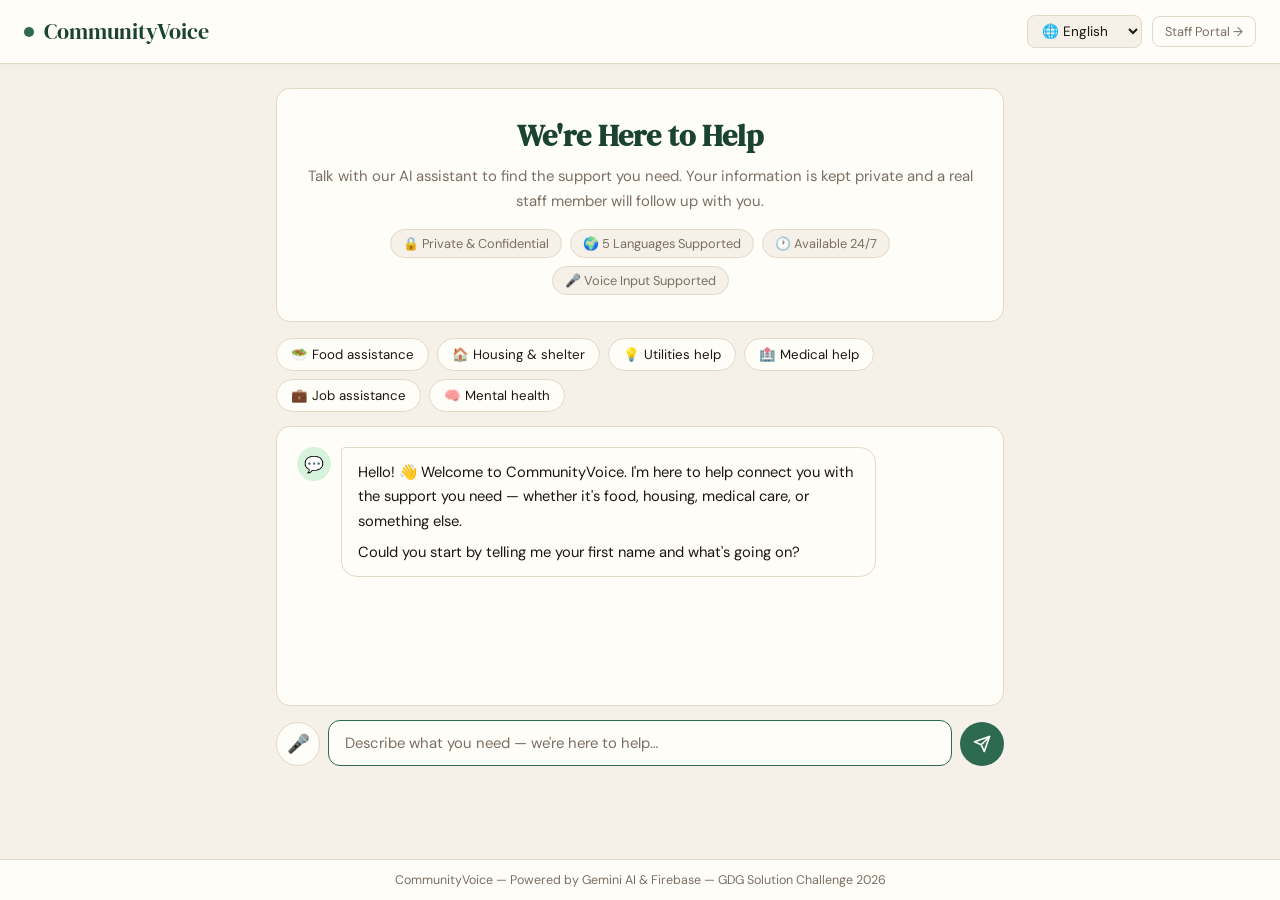
==== templates/index.html @ e3696c45 "Initial commit - CommunityVoice AI intake system" ====
<!DOCTYPE html>
<html lang="en">
<head>
<meta charset="UTF-8">
<meta name="viewport" content="width=device-width, initial-scale=1.0">
<title>CommunityVoice — We're Here to Help</title>
<link href="https://fonts.googleapis.com/css2?family=DM+Serif+Display:ital@0;1&family=DM+Sans:wght@300;400;500;600&display=swap" rel="stylesheet">
<style>
  :root {
    --bg: #f5f0e8;
    --surface: #fffdf8;
    --border: #e2d9c8;
    --text: #1a1612;
    --muted: #7a6f62;
    --accent: #2d6a4f;
    --accent-light: #d8f3dc;
    --accent-dark: #1b4332;
    --user-bg: #2d6a4f;
    --user-text: #fff;
    --bot-bg: #fffdf8;
    --bot-border: #e2d9c8;
    --danger: #c0392b;
    --warn: #e67e22;
    --radius: 14px;
  }
  *, *::before, *::after { box-sizing: border-box; margin: 0; padding: 0; }
  body {
    font-family: 'DM Sans', sans-serif;
    background: var(--bg);
    color: var(--text);
    min-height: 100vh;
    display: flex;
    flex-direction: column;
  }

  /* ── Header ── */
  header {
    background: var(--surface);
    border-bottom: 1px solid var(--border);
    padding: 0 24px;
    height: 64px;
    display: flex;
    align-items: center;
    justify-content: space-between;
    position: sticky;
    top: 0;
    z-index: 100;
    box-shadow: 0 1px 8px rgba(0,0,0,.04);
  }
  .logo {
    font-family: 'DM Serif Display', serif;
    font-size: 1.35rem;
    color: var(--accent-dark);
    display: flex;
    align-items: center;
    gap: 10px;
    text-decoration: none;
  }
  .logo-dot {
    width: 10px; height: 10px;
    background: var(--accent);
    border-radius: 50%;
    animation: pulse-dot 2.2s ease-in-out infinite;
  }
  @keyframes pulse-dot {
    0%, 100% { transform: scale(1); opacity: 1; }
    50% { transform: scale(1.35); opacity: 0.65; }
  }
  .header-right { display: flex; align-items: center; gap: 10px; }
  #lang-select {
    font-family: 'DM Sans', sans-serif;
    font-size: 0.85rem;
    background: var(--bg);
    border: 1px solid var(--border);
    color: var(--text);
    padding: 6px 10px;
    border-radius: 8px;
    cursor: pointer;
    outline: none;
  }
  .staff-link {
    font-size: 0.8rem;
    color: var(--muted);
    text-decoration: none;
    padding: 6px 12px;
    border: 1px solid var(--border);
    border-radius: 8px;
    transition: all 0.18s;
    background: var(--surface);
  }
  .staff-link:hover { background: var(--border); color: var(--text); }

  /* ── Main layout ── */
  .main {
    flex: 1;
    display: flex;
    flex-direction: column;
    max-width: 760px;
    width: 100%;
    margin: 0 auto;
    padding: 24px 16px 0;
  }

  /* ── Welcome card ── */
  .welcome {
    background: var(--surface);
    border: 1px solid var(--border);
    border-radius: var(--radius);
    padding: 26px 30px;
    margin-bottom: 16px;
    text-align: center;
  }
  .welcome h1 {
    font-family: 'DM Serif Display', serif;
    font-size: 1.85rem;
    color: var(--accent-dark);
    margin-bottom: 8px;
  }
  .welcome p { color: var(--muted); font-size: 0.93rem; line-height: 1.65; }
  .welcome-chips {
    display: flex;
    justify-content: center;
    gap: 8px;
    margin-top: 16px;
    flex-wrap: wrap;
  }
  .welcome-chip {
    display: flex;
    align-items: center;
    gap: 5px;
    font-size: 0.8rem;
    color: var(--muted);
    background: var(--bg);
    padding: 5px 12px;
    border-radius: 20px;
    border: 1px solid var(--border);
  }

  /* ── Quick prompts ── */
  .quick-row {
    display: flex;
    gap: 8px;
    flex-wrap: wrap;
    margin-bottom: 14px;
  }
  .quick-btn {
    background: var(--surface);
    border: 1px solid var(--border);
    border-radius: 20px;
    padding: 7px 14px;
    font-size: 0.83rem;
    font-family: 'DM Sans', sans-serif;
    cursor: pointer;
    color: var(--text);
    transition: all 0.18s;
    white-space: nowrap;
  }
  .quick-btn:hover { background: var(--accent); color: #fff; border-color: var(--accent); }

  /* ── Chat window ── */
  #chat-window {
    background: var(--surface);
    border: 1px solid var(--border);
    border-radius: var(--radius);
    padding: 20px;
    overflow-y: auto;
    min-height: 280px;
    max-height: 440px;
    display: flex;
    flex-direction: column;
    gap: 14px;
    scroll-behavior: smooth;
  }
  #chat-window::-webkit-scrollbar { width: 4px; }
  #chat-window::-webkit-scrollbar-thumb { background: var(--border); border-radius: 4px; }

  /* ── Message bubbles ── */
  .msg {
    display: flex;
    gap: 10px;
    align-items: flex-start;
    animation: fadeUp 0.22s ease;
  }
  @keyframes fadeUp {
    from { opacity: 0; transform: translateY(7px); }
    to   { opacity: 1; transform: translateY(0); }
  }
  .msg.user { flex-direction: row-reverse; }
  .avatar {
    width: 34px; height: 34px;
    border-radius: 50%;
    display: flex; align-items: center; justify-content: center;
    font-size: 1rem;
    flex-shrink: 0;
  }
  .msg.bot .avatar  { background: var(--accent-light); }
  .msg.user .avatar { background: var(--user-bg); color: #fff; font-size: 0.85rem; font-weight: 600; }
  .bubble {
    max-width: 78%;
    padding: 12px 16px;
    border-radius: 16px;
    font-size: 0.92rem;
    line-height: 1.65;
  }
  .msg.bot .bubble {
    background: var(--bot-bg);
    border: 1px solid var(--bot-border);
    border-top-left-radius: 4px;
    color: var(--text);
  }
  .msg.user .bubble {
    background: var(--user-bg);
    color: var(--user-text);
    border-top-right-radius: 4px;
  }
  .bubble p { margin-bottom: 7px; }
  .bubble p:last-child { margin-bottom: 0; }
  .bubble strong { font-weight: 600; }
  .bubble ul, .bubble ol { padding-left: 18px; margin: 5px 0; }
  .bubble li { margin-bottom: 3px; }

  /* ── Typing indicator ── */
  .typing-indicator {
    display: flex;
    align-items: center;
    gap: 5px;
    padding: 12px 16px;
    background: var(--bot-bg);
    border: 1px solid var(--bot-border);
    border-radius: 16px;
    border-top-left-radius: 4px;
  }
  .typing-dot {
    width: 7px; height: 7px;
    background: var(--muted);
    border-radius: 50%;
    animation: bounce 0.9s infinite ease-in-out;
  }
  .typing-dot:nth-child(2) { animation-delay: 0.18s; }
  .typing-dot:nth-child(3) { animation-delay: 0.36s; }
  @keyframes bounce {
    0%, 80%, 100% { transform: translateY(0); opacity: 0.5; }
    40% { transform: translateY(-7px); opacity: 1; }
  }

  /* ── Case confirmed card ── */
  .case-confirm-card {
    background: var(--accent-light);
    border: 1px solid #95d5b2;
    border-radius: 12px;
    padding: 14px 16px;
    margin-top: 10px;
    font-size: 0.87rem;
  }
  .case-confirm-title {
    font-weight: 600;
    color: var(--accent-dark);
    margin-bottom: 10px;
    display: flex;
    align-items: center;
    gap: 6px;
    font-size: 0.9rem;
  }
  .case-confirm-grid {
    display: grid;
    grid-template-columns: 1fr 1fr;
    gap: 8px 16px;
  }
  .case-field { display: flex; flex-direction: column; gap: 2px; }
  .case-label { font-size: 0.72rem; color: var(--muted); text-transform: uppercase; letter-spacing: 0.05em; }
  .case-value { font-weight: 500; color: var(--text); }
  .case-summary-text {
    margin-top: 10px;
    font-size: 0.84rem;
    color: var(--muted);
    font-style: italic;
    border-top: 1px solid #95d5b2;
    padding-top: 8px;
    line-height: 1.5;
  }
  .badge {
    display: inline-block;
    padding: 2px 9px;
    border-radius: 20px;
    font-size: 0.77rem;
    font-weight: 600;
    text-transform: uppercase;
    letter-spacing: 0.04em;
  }
  .badge-high   { background: #fde8e8; color: var(--danger); }
  .badge-medium { background: #fef3e2; color: var(--warn); }
  .badge-low    { background: var(--accent-light); color: var(--accent-dark); }
  .need-tag {
    display: inline-block;
    padding: 2px 9px;
    border-radius: 20px;
    font-size: 0.8rem;
    font-weight: 500;
    background: #e8f5ff;
    color: #1a5c8a;
    border: 1px solid #bfdbfe;
  }

  /* ── Referrals ── */
  .referrals { margin-top: 12px; }
  .referrals-title {
    font-size: 0.78rem;
    font-weight: 600;
    color: var(--muted);
    text-transform: uppercase;
    letter-spacing: 0.05em;
    margin-bottom: 8px;
  }
  .referral-item {
    display: flex;
    gap: 10px;
    align-items: flex-start;
    padding: 8px 0;
    border-bottom: 1px solid rgba(0,0,0,.06);
  }
  .referral-item:last-child { border-bottom: none; }
  .referral-icon { font-size: 1.1rem; flex-shrink: 0; margin-top: 1px; }
  .referral-type { font-weight: 600; font-size: 0.87rem; color: var(--text); margin-bottom: 2px; }
  .referral-desc { font-size: 0.82rem; color: var(--muted); line-height: 1.4; }

  /* ── Input area ── */
  .input-area {
    display: flex;
    align-items: flex-end;
    gap: 8px;
    padding: 14px 0 20px;
  }
  #user-input {
    flex: 1;
    background: var(--surface);
    border: 1px solid var(--border);
    border-radius: 12px;
    padding: 11px 16px;
    font-family: 'DM Sans', sans-serif;
    font-size: 0.93rem;
    color: var(--text);
    resize: none;
    outline: none;
    min-height: 44px;
    max-height: 130px;
    line-height: 1.5;
    transition: border-color 0.15s;
  }
  #user-input:focus { border-color: var(--accent); }
  #user-input::placeholder { color: var(--muted); }

  .icon-btn {
    width: 44px; height: 44px;
    border: none;
    border-radius: 50%;
    cursor: pointer;
    display: flex; align-items: center; justify-content: center;
    flex-shrink: 0;
    transition: all 0.15s;
    font-size: 1.15rem;
  }
  #voice-btn {
    background: var(--surface);
    border: 1px solid var(--border);
  }
  #voice-btn:hover { background: var(--border); }
  #voice-btn.recording {
    background: #fde8e8;
    border-color: var(--danger);
    animation: mic-pulse 1.1s infinite;
  }
  @keyframes mic-pulse {
    0%, 100% { box-shadow: 0 0 0 0 rgba(192,57,43,.35); }
    50%       { box-shadow: 0 0 0 9px rgba(192,57,43,0); }
  }
  #send-btn {
    background: var(--accent);
    color: #fff;
  }
  #send-btn:hover { background: var(--accent-dark); }
  #send-btn:disabled { opacity: 0.45; cursor: not-allowed; }
  #send-btn svg { width: 18px; height: 18px; }

  .voice-status {
    font-size: 0.78rem;
    color: var(--danger);
    display: none;
    align-items: center;
    gap: 5px;
    padding: 0 4px;
    white-space: nowrap;
  }
  .voice-status.show { display: flex; }
  .voice-dot { width: 7px; height: 7px; background: var(--danger); border-radius: 50%; animation: pulse-dot 0.9s infinite; }

  /* ── Footer ── */
  footer {
    text-align: center;
    padding: 12px;
    font-size: 0.78rem;
    color: var(--muted);
    border-top: 1px solid var(--border);
    margin-top: auto;
    background: var(--surface);
  }

  /* ── Responsive ── */
  @media (max-width: 520px) {
    .welcome { padding: 20px 18px; }
    .welcome h1 { font-size: 1.5rem; }
    .case-confirm-grid { grid-template-columns: 1fr; }
    .quick-row { gap: 6px; }
    #chat-window { max-height: 360px; }
  }
</style>
</head>
<body>

<header>
  <a href="/" class="logo">
    <div class="logo-dot"></div>
    CommunityVoice
  </a>
  <div class="header-right">
    <select id="lang-select" title="Change language">
      <option value="en">🌐 English</option>
      <option value="es">🌐 Español</option>
      <option value="fr">🌐 Français</option>
      <option value="zh">🌐 中文</option>
      <option value="ar">🌐 العربية</option>
    </select>
    <a href="/staff/login" class="staff-link">Staff Portal →</a>
  </div>
</header>

<div class="main">
  <div class="welcome">
    <h1>We're Here to Help</h1>
    <p>Talk with our AI assistant to find the support you need. Your information is kept private and a real staff member will follow up with you.</p>
    <div class="welcome-chips">
      <span class="welcome-chip">🔒 Private & Confidential</span>
      <span class="welcome-chip">🌍 5 Languages Supported</span>
      <span class="welcome-chip">🕐 Available 24/7</span>
      <span class="welcome-chip">🎤 Voice Input Supported</span>
    </div>
  </div>

  <div class="quick-row" id="quick-row">
    <button class="quick-btn" data-msg="I need help with food or groceries">🥗 Food assistance</button>
    <button class="quick-btn" data-msg="I need help finding housing or shelter">🏠 Housing & shelter</button>
    <button class="quick-btn" data-msg="I need help paying my utility bills">💡 Utilities help</button>
    <button class="quick-btn" data-msg="I need medical or health support">🏥 Medical help</button>
    <button class="quick-btn" data-msg="I need help finding a job">💼 Job assistance</button>
    <button class="quick-btn" data-msg="I need mental health support">🧠 Mental health</button>
  </div>

  <div id="chat-window"></div>

  <div class="input-area">
    <span class="voice-status" id="voice-status"><span class="voice-dot"></span> Listening…</span>
    <button class="icon-btn" id="voice-btn" title="Click to speak">🎤</button>
    <textarea id="user-input" placeholder="Describe what you need — we're here to help…" rows="1"></textarea>
    <button class="icon-btn" id="send-btn" title="Send message">
      <svg viewBox="0 0 24 24" fill="none" stroke="currentColor" stroke-width="2.2" stroke-linecap="round" stroke-linejoin="round">
        <line x1="22" y1="2" x2="11" y2="13"></line>
        <polygon points="22 2 15 22 11 13 2 9 22 2"></polygon>
      </svg>
    </button>
  </div>
</div>

<footer>
  CommunityVoice &mdash; Powered by Gemini AI &amp; Firebase &mdash; GDG Solution Challenge 2026
</footer>

<script>
  // ── State ──────────────────────────────────────────────────────────────────
  let sessionId = null;
  let isWaiting = false;
  let isRecording = false;
  let voicePendingSend = false;
  let recognition = null;

  const chatWindow  = document.getElementById('chat-window');
  const userInput   = document.getElementById('user-input');
  const sendBtn     = document.getElementById('send-btn');
  const voiceBtn    = document.getElementById('voice-btn');
  const voiceStatus = document.getElementById('voice-status');
  const langSelect  = document.getElementById('lang-select');
  const quickRow    = document.getElementById('quick-row');

  // ── Auto-resize textarea ───────────────────────────────────────────────────
  userInput.addEventListener('input', () => {
    userInput.style.height = 'auto';
    userInput.style.height = Math.min(userInput.scrollHeight, 130) + 'px';
  });

  // ── Keyboard shortcut: Enter to send ──────────────────────────────────────
  userInput.addEventListener('keydown', e => {
    if (e.key === 'Enter' && !e.shiftKey) { e.preventDefault(); sendMessage(); }
  });

  sendBtn.addEventListener('click', sendMessage);

  // ── Quick-prompt buttons ───────────────────────────────────────────────────
  quickRow.querySelectorAll('.quick-btn').forEach(btn => {
    btn.addEventListener('click', () => {
      userInput.value = btn.dataset.msg;
      quickRow.style.display = 'none';
      sendMessage();
    });
  });

  // ── Scroll helper ──────────────────────────────────────────────────────────
  function scrollBottom() {
    chatWindow.scrollTop = chatWindow.scrollHeight;
  }

  // ── Text formatting ────────────────────────────────────────────────────────
  function formatBotText(text) {
    let html = text
      .replace(/&/g,'&amp;').replace(/</g,'&lt;').replace(/>/g,'&gt;')
      .replace(/\*\*(.+?)\*\*/g,'<strong>$1</strong>')
      .replace(/\*(.+?)\*/g,'<em>$1</em>');
    const lines = html.split('\n');
    const out = [];
    let inList = false;
    for (const line of lines) {
      const trimmed = line.trim();
      if (/^[-•]\s+/.test(trimmed)) {
        if (!inList) { out.push('<ul>'); inList = true; }
        out.push(`<li>${trimmed.replace(/^[-•]\s+/,'')}</li>`);
      } else {
        if (inList) { out.push('</ul>'); inList = false; }
        if (trimmed) out.push(`<p>${trimmed}</p>`);
      }
    }
    if (inList) out.push('</ul>');
    return out.join('');
  }

  function getNeedTagStyle(need) {
    const colors = {
      food_assistance:  '#e8f5ff;color:#1a5c8a;border:1px solid #bfdbfe',
      housing_shelter:  '#fef3c7;color:#92400e;border:1px solid #fde68a',
      utilities_help:   '#fffbeb;color:#b45309;border:1px solid #fcd34d',
      medical_health:   '#fce7f3;color:#9d174d;border:1px solid #fbcfe8',
      job_assistance:   '#ede9fe;color:#5b21b6;border:1px solid #ddd6fe',
      mental_health:    '#e0f2fe;color:#0c4a6e;border:1px solid #bae6fd',
      legal_aid:        '#ecfdf5;color:#065f46;border:1px solid #6ee7b7',
      childcare:        '#fff7ed;color:#9a3412;border:1px solid #fed7aa',
      transportation:   '#f0fdf4;color:#14532d;border:1px solid #86efac',
    };
    return `background:${colors[need] || '#f0ede8;color:#7a6f62;border:1px solid #e2d9c8'}`;
  }

  function getReferralIcon(type) {
    if (!type) return '📌';
    const t = type.toLowerCase();
    if (t.includes('food') || t.includes('pantry') || t.includes('meal')) return '🥗';
    if (t.includes('hous') || t.includes('shelter') || t.includes('rent')) return '🏠';
    if (t.includes('util') || t.includes('electric') || t.includes('energy')) return '💡';
    if (t.includes('health') || t.includes('medical') || t.includes('clinic')) return '🏥';
    if (t.includes('job') || t.includes('employ') || t.includes('work')) return '💼';
    if (t.includes('mental') || t.includes('counsel') || t.includes('therapy')) return '🧠';
    if (t.includes('legal') || t.includes('law')) return '⚖️';
    if (t.includes('child') || t.includes('youth')) return '👶';
    if (t.includes('transit') || t.includes('transport') || t.includes('bus')) return '🚌';
    return '📋';
  }

  // ── Add message to chat ────────────────────────────────────────────────────
  function addMessage(role, text, extras = {}) {
    const msg = document.createElement('div');
    msg.className = `msg ${role}`;

    const avatar = document.createElement('div');
    avatar.className = 'avatar';
    avatar.textContent = role === 'bot' ? '💬' : '👤';

    const bubble = document.createElement('div');
    bubble.className = 'bubble';

    if (role === 'bot') {
      bubble.innerHTML = formatBotText(text);

      if (extras.resolution && extras.resolution.resolved) {
        const r = extras.resolution;
        const det = r.resolution_details || {};
        bubble.innerHTML += `
          <div class="case-confirm-card" style="background:#f0fdf4;border-color:#86efac">
            <div class="case-confirm-title" style="color:#14532d">✦ Resource automatically allocated</div>
            <div style="font-size:13px;color:#065f46;line-height:1.6">${escHtml(r.action_taken)}</div>
          </div>`;
      }

      if (extras.case_data) {
        const cd = extras.case_data;
        const urgency = cd.urgency || 'low';
        const needLabel = (cd.need_type || 'other').replace(/_/g,' ');
        bubble.innerHTML += `
          <div class="case-confirm-card">
            <div class="case-confirm-title">✅ Your request has been logged</div>
            <div class="case-confirm-grid">
              <div class="case-field">
                <span class="case-label">Name</span>
                <span class="case-value">${escHtml(cd.name || '—')}</span>
              </div>
              <div class="case-field">
                <span class="case-label">Need Type</span>
                <span class="case-value"><span class="need-tag" style="${getNeedTagStyle(cd.need_type)}">${escHtml(needLabel)}</span></span>
              </div>
              <div class="case-field">
                <span class="case-label">Urgency</span>
                <span class="case-value"><span class="badge badge-${urgency}">${urgency}</span></span>
              </div>
              <div class="case-field">
                <span class="case-label">Follow-up</span>
                <span class="case-value">${cd.follow_up_needed ? '✓ Yes' : 'No'}</span>
              </div>
            </div>
            ${cd.summary ? `<div class="case-summary-text">"${escHtml(cd.summary)}"</div>` : ''}
          </div>`;
      }

      if (extras.referrals && extras.referrals.length) {
        let refHtml = `<div class="referrals"><div class="referrals-title">📋 Suggested Resources</div>`;
        extras.referrals.forEach(r => {
          refHtml += `
            <div class="referral-item">
              <span class="referral-icon">${getReferralIcon(r.type)}</span>
              <div>
                <div class="referral-type">${escHtml(r.type)}</div>
                <div class="referral-desc">${escHtml(r.description)}</div>
              </div>
            </div>`;
        });
        refHtml += `</div>`;
        bubble.innerHTML += refHtml;
      }
    } else {
      bubble.textContent = text;
    }

    msg.appendChild(avatar);
    msg.appendChild(bubble);
    chatWindow.appendChild(msg);
    scrollBottom();
  }

  function escHtml(s) {
    return String(s).replace(/&/g,'&amp;').replace(/</g,'&lt;').replace(/>/g,'&gt;').replace(/"/g,'&quot;');
  }

  function showTyping() {
    const el = document.createElement('div');
    el.className = 'msg bot';
    el.id = 'typing-indicator';
    el.innerHTML = `
      <div class="avatar">💬</div>
      <div class="typing-indicator">
        <div class="typing-dot"></div>
        <div class="typing-dot"></div>
        <div class="typing-dot"></div>
      </div>`;
    chatWindow.appendChild(el);
    scrollBottom();
  }

  function hideTyping() {
    const el = document.getElementById('typing-indicator');
    if (el) el.remove();
  }

  // ── Send message ───────────────────────────────────────────────────────────
  async function sendMessage() {
    const text = userInput.value.trim();
    if (!text || isWaiting) return;

    quickRow.style.display = 'none';
    addMessage('user', text);
    userInput.value = '';
    userInput.style.height = 'auto';
    isWaiting = true;
    sendBtn.disabled = true;
    showTyping();

    try {
      const res = await fetch('/api/chat', {
        method: 'POST',
        headers: { 'Content-Type': 'application/json' },
        body: JSON.stringify({
          message: text,
          session_id: sessionId,
          language: langSelect.value
        })
      });
      const data = await res.json();

      hideTyping();
      if (data.error) {
        addMessage('bot', '⚠️ Something went wrong. Please try again in a moment.');
        console.error('API error:', data.error);
      } else {
        sessionId = data.session_id;
        addMessage('bot', data.reply, {
          case_data: data.case_data,
          referrals: data.referrals,
          resolution: data.resolution
        });
      }
    } catch (err) {
      hideTyping();
      addMessage('bot', '⚠️ Connection error. Please check your connection and try again.');
      console.error(err);
    }

    isWaiting = false;
    sendBtn.disabled = false;
    userInput.focus();
  }

  // ── Voice input (fixed: separate flag for final result) ────────────────────
  function getLangCode() {
    const map = { en:'en-US', es:'es-ES', fr:'fr-FR', zh:'zh-CN', ar:'ar-SA' };
    return map[langSelect.value] || 'en-US';
  }

  function setupVoice() {
    const SR = window.SpeechRecognition || window.webkitSpeechRecognition;
    if (!SR) {
      voiceBtn.title = 'Voice input not supported — use Chrome or Edge';
      voiceBtn.disabled = true;
      voiceBtn.style.opacity = '0.3';
      return;
    }

    voiceBtn.addEventListener('click', () => {
      if (isRecording) { recognition && recognition.stop(); return; }

      recognition = new SR();
      recognition.continuous = false;
      recognition.interimResults = true;
      recognition.lang = getLangCode();
      voicePendingSend = false;

      recognition.onstart = () => {
        isRecording = true;
        voiceBtn.classList.add('recording');
        voiceStatus.classList.add('show');
        userInput.value = '';
      };

      recognition.onresult = e => {
        let interim = '', finalText = '';
        for (let i = e.resultIndex; i < e.results.length; i++) {
          const t = e.results[i][0].transcript;
          if (e.results[i].isFinal) { finalText += t; voicePendingSend = true; }
          else interim += t;
        }
        userInput.value = finalText || interim;
        userInput.style.height = 'auto';
        userInput.style.height = Math.min(userInput.scrollHeight, 130) + 'px';
      };

      recognition.onend = () => {
        isRecording = false;
        voiceBtn.classList.remove('recording');
        voiceStatus.classList.remove('show');
        if (voicePendingSend && userInput.value.trim()) {
          voicePendingSend = false;
          setTimeout(sendMessage, 120);
        }
      };

      recognition.onerror = e => {
        isRecording = false;
        voicePendingSend = false;
        voiceBtn.classList.remove('recording');
        voiceStatus.classList.remove('show');
        if (e.error === 'not-allowed')
          addMessage('bot', '🎤 Microphone access was denied. Please allow microphone permissions in your browser settings, then try again.');
        else if (e.error !== 'no-speech')
          console.warn('Voice error:', e.error);
      };

      try { recognition.start(); } catch(e) { console.warn('Could not start voice:', e); }
    });
  }

  // ── Language change: reset session cleanly ─────────────────────────────────
  const greetings = {
    en: "Hello! 👋 Welcome to CommunityVoice. I'm here to help connect you with the support you need — whether it's food, housing, medical care, or something else.\n\nCould you start by telling me your first name and what's going on?",
    es: "¡Hola! 👋 Bienvenido/a a CommunityVoice. Estoy aquí para ayudarle a encontrar el apoyo que necesita — ya sea alimentos, vivienda, atención médica u otra cosa.\n\n¿Puede decirme su nombre y contarme un poco sobre su situación?",
    fr: "Bonjour! 👋 Bienvenue sur CommunityVoice. Je suis ici pour vous aider à trouver le soutien dont vous avez besoin — que ce soit pour la nourriture, le logement, les soins médicaux ou autre chose.\n\nPourriez-vous me dire votre prénom et m'expliquer votre situation?",
    zh: "你好！👋 欢迎来到 CommunityVoice。我在这里帮助您找到所需的支持——无论是食物、住房、医疗还是其他方面。\n\n能告诉我您的名字以及您目前的情况吗？",
    ar: "مرحباً! 👋 أهلاً بك في CommunityVoice. أنا هنا لمساعدتك في إيجاد الدعم الذي تحتاجه — سواء كان طعاماً أو مسكناً أو رعاية طبية أو غير ذلك.\n\nهل يمكنك إخباري باسمك الأول وشرح وضعك؟",
  };

  langSelect.addEventListener('change', () => {
    sessionId = null;
    chatWindow.innerHTML = '';
    quickRow.style.display = 'flex';
    addMessage('bot', greetings[langSelect.value] || greetings.en);
  });

  // ── Init ───────────────────────────────────────────────────────────────────
  setupVoice();
  addMessage('bot', greetings.en);
  userInput.focus();
</script>
</body>
</html>
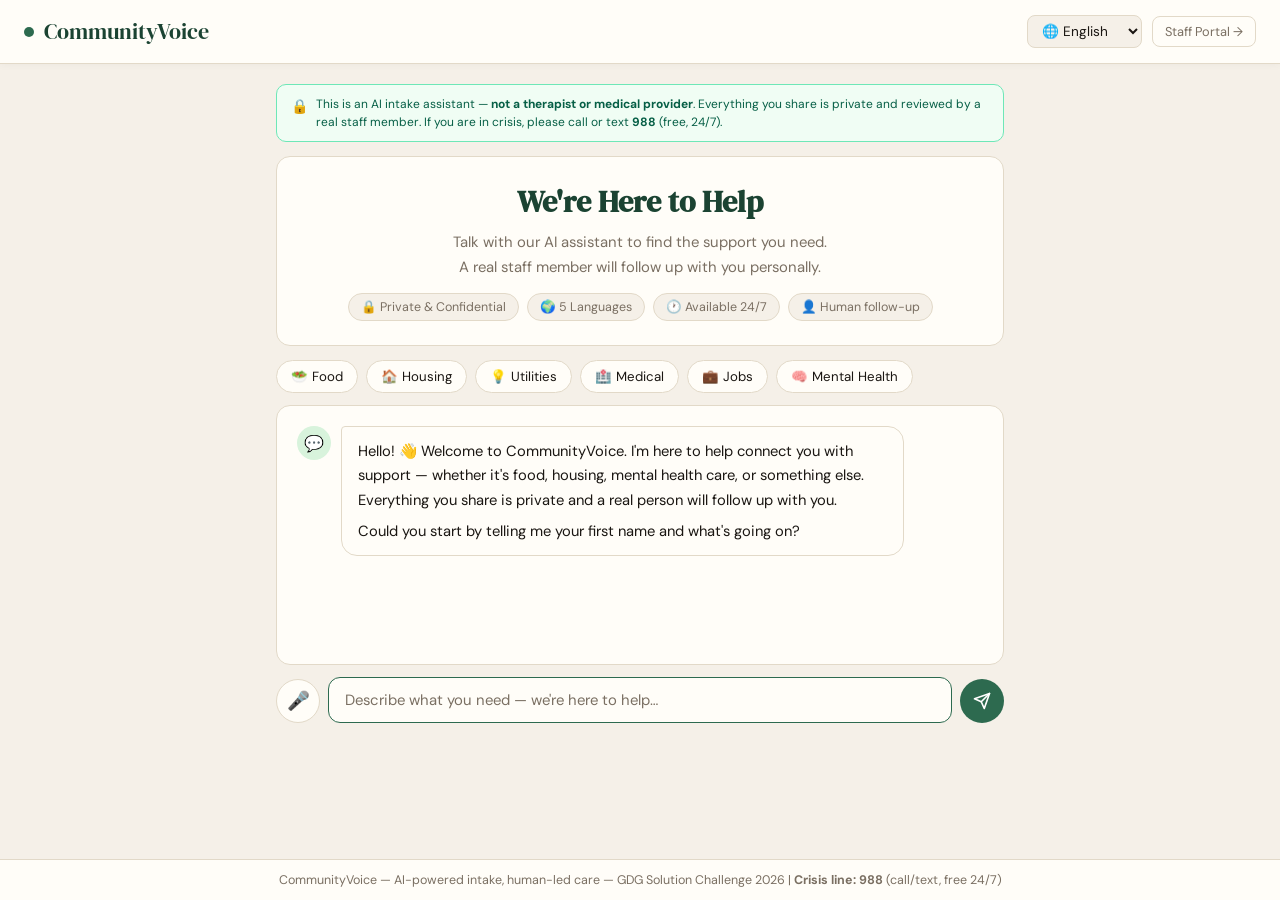
==== commit 68c3ad65: "feat: Gemini 2.5 Flash, Cross-NGO network, Google Maps, landing page, Groq fallback, updated README" ====
--- a/templates/index.html
+++ b/templates/index.html
@@ -1,418 +1,113 @@
 <!DOCTYPE html>
 <html lang="en">
 <head>
-<meta charset="UTF-8">
-<meta name="viewport" content="width=device-width, initial-scale=1.0">
-<title>CommunityVoice — We're Here to Help</title>
-<link href="https://fonts.googleapis.com/css2?family=DM+Serif+Display:ital@0;1&family=DM+Sans:wght@300;400;500;600&display=swap" rel="stylesheet">
-<style>
-  :root {
-    --bg: #f5f0e8;
-    --surface: #fffdf8;
-    --border: #e2d9c8;
-    --text: #1a1612;
-    --muted: #7a6f62;
-    --accent: #2d6a4f;
-    --accent-light: #d8f3dc;
-    --accent-dark: #1b4332;
-    --user-bg: #2d6a4f;
-    --user-text: #fff;
-    --bot-bg: #fffdf8;
-    --bot-border: #e2d9c8;
-    --danger: #c0392b;
-    --warn: #e67e22;
-    --radius: 14px;
-  }
-  *, *::before, *::after { box-sizing: border-box; margin: 0; padding: 0; }
-  body {
-    font-family: 'DM Sans', sans-serif;
-    background: var(--bg);
-    color: var(--text);
-    min-height: 100vh;
-    display: flex;
-    flex-direction: column;
-  }
-
-  /* ── Header ── */
-  header {
-    background: var(--surface);
-    border-bottom: 1px solid var(--border);
-    padding: 0 24px;
-    height: 64px;
-    display: flex;
-    align-items: center;
-    justify-content: space-between;
-    position: sticky;
-    top: 0;
-    z-index: 100;
-    box-shadow: 0 1px 8px rgba(0,0,0,.04);
-  }
-  .logo {
-    font-family: 'DM Serif Display', serif;
-    font-size: 1.35rem;
-    color: var(--accent-dark);
-    display: flex;
-    align-items: center;
-    gap: 10px;
-    text-decoration: none;
-  }
-  .logo-dot {
-    width: 10px; height: 10px;
-    background: var(--accent);
-    border-radius: 50%;
-    animation: pulse-dot 2.2s ease-in-out infinite;
-  }
-  @keyframes pulse-dot {
-    0%, 100% { transform: scale(1); opacity: 1; }
-    50% { transform: scale(1.35); opacity: 0.65; }
-  }
-  .header-right { display: flex; align-items: center; gap: 10px; }
-  #lang-select {
-    font-family: 'DM Sans', sans-serif;
-    font-size: 0.85rem;
-    background: var(--bg);
-    border: 1px solid var(--border);
-    color: var(--text);
-    padding: 6px 10px;
-    border-radius: 8px;
-    cursor: pointer;
-    outline: none;
-  }
-  .staff-link {
-    font-size: 0.8rem;
-    color: var(--muted);
-    text-decoration: none;
-    padding: 6px 12px;
-    border: 1px solid var(--border);
-    border-radius: 8px;
-    transition: all 0.18s;
-    background: var(--surface);
-  }
-  .staff-link:hover { background: var(--border); color: var(--text); }
-
-  /* ── Main layout ── */
-  .main {
-    flex: 1;
-    display: flex;
-    flex-direction: column;
-    max-width: 760px;
-    width: 100%;
-    margin: 0 auto;
-    padding: 24px 16px 0;
-  }
-
-  /* ── Welcome card ── */
-  .welcome {
-    background: var(--surface);
-    border: 1px solid var(--border);
-    border-radius: var(--radius);
-    padding: 26px 30px;
-    margin-bottom: 16px;
-    text-align: center;
-  }
-  .welcome h1 {
-    font-family: 'DM Serif Display', serif;
-    font-size: 1.85rem;
-    color: var(--accent-dark);
-    margin-bottom: 8px;
-  }
-  .welcome p { color: var(--muted); font-size: 0.93rem; line-height: 1.65; }
-  .welcome-chips {
-    display: flex;
-    justify-content: center;
-    gap: 8px;
-    margin-top: 16px;
-    flex-wrap: wrap;
-  }
-  .welcome-chip {
-    display: flex;
-    align-items: center;
-    gap: 5px;
-    font-size: 0.8rem;
-    color: var(--muted);
-    background: var(--bg);
-    padding: 5px 12px;
-    border-radius: 20px;
-    border: 1px solid var(--border);
-  }
-
-  /* ── Quick prompts ── */
-  .quick-row {
-    display: flex;
-    gap: 8px;
-    flex-wrap: wrap;
-    margin-bottom: 14px;
-  }
-  .quick-btn {
-    background: var(--surface);
-    border: 1px solid var(--border);
-    border-radius: 20px;
-    padding: 7px 14px;
-    font-size: 0.83rem;
-    font-family: 'DM Sans', sans-serif;
-    cursor: pointer;
-    color: var(--text);
-    transition: all 0.18s;
-    white-space: nowrap;
-  }
-  .quick-btn:hover { background: var(--accent); color: #fff; border-color: var(--accent); }
-
-  /* ── Chat window ── */
-  #chat-window {
-    background: var(--surface);
-    border: 1px solid var(--border);
-    border-radius: var(--radius);
-    padding: 20px;
-    overflow-y: auto;
-    min-height: 280px;
-    max-height: 440px;
-    display: flex;
-    flex-direction: column;
-    gap: 14px;
-    scroll-behavior: smooth;
-  }
-  #chat-window::-webkit-scrollbar { width: 4px; }
-  #chat-window::-webkit-scrollbar-thumb { background: var(--border); border-radius: 4px; }
-
-  /* ── Message bubbles ── */
-  .msg {
-    display: flex;
-    gap: 10px;
-    align-items: flex-start;
-    animation: fadeUp 0.22s ease;
-  }
-  @keyframes fadeUp {
-    from { opacity: 0; transform: translateY(7px); }
-    to   { opacity: 1; transform: translateY(0); }
-  }
-  .msg.user { flex-direction: row-reverse; }
-  .avatar {
-    width: 34px; height: 34px;
-    border-radius: 50%;
-    display: flex; align-items: center; justify-content: center;
-    font-size: 1rem;
-    flex-shrink: 0;
-  }
-  .msg.bot .avatar  { background: var(--accent-light); }
-  .msg.user .avatar { background: var(--user-bg); color: #fff; font-size: 0.85rem; font-weight: 600; }
-  .bubble {
-    max-width: 78%;
-    padding: 12px 16px;
-    border-radius: 16px;
-    font-size: 0.92rem;
-    line-height: 1.65;
-  }
-  .msg.bot .bubble {
-    background: var(--bot-bg);
-    border: 1px solid var(--bot-border);
-    border-top-left-radius: 4px;
-    color: var(--text);
-  }
-  .msg.user .bubble {
-    background: var(--user-bg);
-    color: var(--user-text);
-    border-top-right-radius: 4px;
-  }
-  .bubble p { margin-bottom: 7px; }
-  .bubble p:last-child { margin-bottom: 0; }
-  .bubble strong { font-weight: 600; }
-  .bubble ul, .bubble ol { padding-left: 18px; margin: 5px 0; }
-  .bubble li { margin-bottom: 3px; }
-
-  /* ── Typing indicator ── */
-  .typing-indicator {
-    display: flex;
-    align-items: center;
-    gap: 5px;
-    padding: 12px 16px;
-    background: var(--bot-bg);
-    border: 1px solid var(--bot-border);
-    border-radius: 16px;
-    border-top-left-radius: 4px;
-  }
-  .typing-dot {
-    width: 7px; height: 7px;
-    background: var(--muted);
-    border-radius: 50%;
-    animation: bounce 0.9s infinite ease-in-out;
-  }
-  .typing-dot:nth-child(2) { animation-delay: 0.18s; }
-  .typing-dot:nth-child(3) { animation-delay: 0.36s; }
-  @keyframes bounce {
-    0%, 80%, 100% { transform: translateY(0); opacity: 0.5; }
-    40% { transform: translateY(-7px); opacity: 1; }
-  }
-
-  /* ── Case confirmed card ── */
-  .case-confirm-card {
-    background: var(--accent-light);
-    border: 1px solid #95d5b2;
-    border-radius: 12px;
-    padding: 14px 16px;
-    margin-top: 10px;
-    font-size: 0.87rem;
-  }
-  .case-confirm-title {
-    font-weight: 600;
-    color: var(--accent-dark);
-    margin-bottom: 10px;
-    display: flex;
-    align-items: center;
-    gap: 6px;
-    font-size: 0.9rem;
-  }
-  .case-confirm-grid {
-    display: grid;
-    grid-template-columns: 1fr 1fr;
-    gap: 8px 16px;
-  }
-  .case-field { display: flex; flex-direction: column; gap: 2px; }
-  .case-label { font-size: 0.72rem; color: var(--muted); text-transform: uppercase; letter-spacing: 0.05em; }
-  .case-value { font-weight: 500; color: var(--text); }
-  .case-summary-text {
-    margin-top: 10px;
-    font-size: 0.84rem;
-    color: var(--muted);
-    font-style: italic;
-    border-top: 1px solid #95d5b2;
-    padding-top: 8px;
-    line-height: 1.5;
-  }
-  .badge {
-    display: inline-block;
-    padding: 2px 9px;
-    border-radius: 20px;
-    font-size: 0.77rem;
-    font-weight: 600;
-    text-transform: uppercase;
-    letter-spacing: 0.04em;
-  }
-  .badge-high   { background: #fde8e8; color: var(--danger); }
-  .badge-medium { background: #fef3e2; color: var(--warn); }
-  .badge-low    { background: var(--accent-light); color: var(--accent-dark); }
-  .need-tag {
-    display: inline-block;
-    padding: 2px 9px;
-    border-radius: 20px;
-    font-size: 0.8rem;
-    font-weight: 500;
-    background: #e8f5ff;
-    color: #1a5c8a;
-    border: 1px solid #bfdbfe;
-  }
-
-  /* ── Referrals ── */
-  .referrals { margin-top: 12px; }
-  .referrals-title {
-    font-size: 0.78rem;
-    font-weight: 600;
-    color: var(--muted);
-    text-transform: uppercase;
-    letter-spacing: 0.05em;
-    margin-bottom: 8px;
-  }
-  .referral-item {
-    display: flex;
-    gap: 10px;
-    align-items: flex-start;
-    padding: 8px 0;
-    border-bottom: 1px solid rgba(0,0,0,.06);
-  }
-  .referral-item:last-child { border-bottom: none; }
-  .referral-icon { font-size: 1.1rem; flex-shrink: 0; margin-top: 1px; }
-  .referral-type { font-weight: 600; font-size: 0.87rem; color: var(--text); margin-bottom: 2px; }
-  .referral-desc { font-size: 0.82rem; color: var(--muted); line-height: 1.4; }
-
-  /* ── Input area ── */
-  .input-area {
-    display: flex;
-    align-items: flex-end;
-    gap: 8px;
-    padding: 14px 0 20px;
-  }
-  #user-input {
-    flex: 1;
-    background: var(--surface);
-    border: 1px solid var(--border);
-    border-radius: 12px;
-    padding: 11px 16px;
-    font-family: 'DM Sans', sans-serif;
-    font-size: 0.93rem;
-    color: var(--text);
-    resize: none;
-    outline: none;
-    min-height: 44px;
-    max-height: 130px;
-    line-height: 1.5;
-    transition: border-color 0.15s;
-  }
-  #user-input:focus { border-color: var(--accent); }
-  #user-input::placeholder { color: var(--muted); }
-
-  .icon-btn {
-    width: 44px; height: 44px;
-    border: none;
-    border-radius: 50%;
-    cursor: pointer;
-    display: flex; align-items: center; justify-content: center;
-    flex-shrink: 0;
-    transition: all 0.15s;
-    font-size: 1.15rem;
-  }
-  #voice-btn {
-    background: var(--surface);
-    border: 1px solid var(--border);
-  }
-  #voice-btn:hover { background: var(--border); }
-  #voice-btn.recording {
-    background: #fde8e8;
-    border-color: var(--danger);
-    animation: mic-pulse 1.1s infinite;
-  }
-  @keyframes mic-pulse {
-    0%, 100% { box-shadow: 0 0 0 0 rgba(192,57,43,.35); }
-    50%       { box-shadow: 0 0 0 9px rgba(192,57,43,0); }
-  }
-  #send-btn {
-    background: var(--accent);
-    color: #fff;
-  }
-  #send-btn:hover { background: var(--accent-dark); }
-  #send-btn:disabled { opacity: 0.45; cursor: not-allowed; }
-  #send-btn svg { width: 18px; height: 18px; }
-
-  .voice-status {
-    font-size: 0.78rem;
-    color: var(--danger);
-    display: none;
-    align-items: center;
-    gap: 5px;
-    padding: 0 4px;
-    white-space: nowrap;
-  }
-  .voice-status.show { display: flex; }
-  .voice-dot { width: 7px; height: 7px; background: var(--danger); border-radius: 50%; animation: pulse-dot 0.9s infinite; }
-
-  /* ── Footer ── */
-  footer {
-    text-align: center;
-    padding: 12px;
-    font-size: 0.78rem;
-    color: var(--muted);
-    border-top: 1px solid var(--border);
-    margin-top: auto;
-    background: var(--surface);
-  }
-
-  /* ── Responsive ── */
-  @media (max-width: 520px) {
-    .welcome { padding: 20px 18px; }
-    .welcome h1 { font-size: 1.5rem; }
-    .case-confirm-grid { grid-template-columns: 1fr; }
-    .quick-row { gap: 6px; }
-    #chat-window { max-height: 360px; }
-  }
-</style>
+  <meta charset="UTF-8">
+  <meta name="viewport" content="width=device-width, initial-scale=1.0">
+  <title>CommunityVoice — We're Here to Help</title>
+  <link href="https://fonts.googleapis.com/css2?family=DM+Serif+Display:ital@0;1&family=DM+Sans:wght@300;400;500;600&display=swap" rel="stylesheet">
+  <style>
+    :root {
+      --bg:#f5f0e8; --surface:#fffdf8; --border:#e2d9c8; --text:#1a1612;
+      --muted:#7a6f62; --accent:#2d6a4f; --accent-light:#d8f3dc;
+      --accent-dark:#1b4332; --user-bg:#2d6a4f; --user-text:#fff;
+      --bot-bg:#fffdf8; --bot-border:#e2d9c8;
+      --danger:#c0392b; --warn:#e67e22; --radius:14px;
+    }
+    *,*::before,*::after{box-sizing:border-box;margin:0;padding:0}
+    body{font-family:'DM Sans',sans-serif;background:var(--bg);color:var(--text);min-height:100vh;display:flex;flex-direction:column}
+    header{background:var(--surface);border-bottom:1px solid var(--border);padding:0 24px;height:64px;display:flex;align-items:center;justify-content:space-between;position:sticky;top:0;z-index:100;box-shadow:0 1px 8px rgba(0,0,0,.04)}
+    .logo{font-family:'DM Serif Display',serif;font-size:1.35rem;color:var(--accent-dark);display:flex;align-items:center;gap:10px;text-decoration:none}
+    .logo-dot{width:10px;height:10px;background:var(--accent);border-radius:50%;animation:pulse-dot 2.2s ease-in-out infinite}
+    @keyframes pulse-dot{0%,100%{transform:scale(1);opacity:1}50%{transform:scale(1.35);opacity:.65}}
+    .header-right{display:flex;align-items:center;gap:10px}
+    #lang-select{font-family:'DM Sans',sans-serif;font-size:.85rem;background:var(--bg);border:1px solid var(--border);color:var(--text);padding:6px 10px;border-radius:8px;cursor:pointer;outline:none}
+    .staff-link{font-size:.8rem;color:var(--muted);text-decoration:none;padding:6px 12px;border:1px solid var(--border);border-radius:8px;transition:all .18s;background:var(--surface)}
+    .staff-link:hover{background:var(--border);color:var(--text)}
+    .crisis-banner{background:#fee2e2;border:2px solid #fca5a5;border-radius:var(--radius);padding:16px 20px;margin-bottom:14px;display:none}
+    .crisis-banner.show{display:block}
+    .crisis-banner-title{font-size:15px;font-weight:700;color:#7f1d1d;margin-bottom:10px;display:flex;align-items:center;gap:8px}
+    .crisis-resource{display:flex;align-items:center;gap:10px;padding:8px 0;border-bottom:1px solid #fecaca}
+    .crisis-resource:last-child{border-bottom:none}
+    .crisis-resource-name{font-size:13.5px;font-weight:600;color:#7f1d1d}
+    .crisis-resource-detail{font-size:13px;color:#991b1b}
+    .crisis-urgent-dot{width:8px;height:8px;background:#dc2626;border-radius:50%;flex-shrink:0;animation:pulse-dot 1s infinite}
+    .safety-notice{background:#f0fdf4;border:1px solid #6ee7b7;border-radius:10px;padding:10px 14px;margin-bottom:14px;font-size:12px;color:#065f46;display:flex;align-items:flex-start;gap:8px;line-height:1.5}
+    .safety-notice-icon{font-size:14px;flex-shrink:0;margin-top:1px}
+    .main{flex:1;display:flex;flex-direction:column;max-width:760px;width:100%;margin:0 auto;padding:20px 16px 0}
+    .welcome{background:var(--surface);border:1px solid var(--border);border-radius:var(--radius);padding:24px 28px;margin-bottom:14px;text-align:center}
+    .welcome h1{font-family:'DM Serif Display',serif;font-size:1.85rem;color:var(--accent-dark);margin-bottom:8px}
+    .welcome p{color:var(--muted);font-size:.93rem;line-height:1.65}
+    .welcome-chips{display:flex;justify-content:center;gap:8px;margin-top:14px;flex-wrap:wrap}
+    .welcome-chip{display:flex;align-items:center;gap:5px;font-size:.78rem;color:var(--muted);background:var(--bg);padding:5px 12px;border-radius:20px;border:1px solid var(--border)}
+    .quick-row{display:flex;gap:8px;flex-wrap:wrap;margin-bottom:12px}
+    .quick-btn{background:var(--surface);border:1px solid var(--border);border-radius:20px;padding:7px 14px;font-size:.83rem;font-family:'DM Sans',sans-serif;cursor:pointer;color:var(--text);transition:all .18s;white-space:nowrap}
+    .quick-btn:hover{background:var(--accent);color:#fff;border-color:var(--accent)}
+    #chat-window{background:var(--surface);border:1px solid var(--border);border-radius:var(--radius);padding:20px;overflow-y:auto;min-height:260px;max-height:420px;display:flex;flex-direction:column;gap:14px;scroll-behavior:smooth}
+    #chat-window::-webkit-scrollbar{width:4px}
+    #chat-window::-webkit-scrollbar-thumb{background:var(--border);border-radius:4px}
+    .msg{display:flex;gap:10px;align-items:flex-start;animation:fadeUp .22s ease}
+    @keyframes fadeUp{from{opacity:0;transform:translateY(7px)}to{opacity:1;transform:translateY(0)}}
+    .msg.user{flex-direction:row-reverse}
+    .avatar{width:34px;height:34px;border-radius:50%;display:flex;align-items:center;justify-content:center;font-size:1rem;flex-shrink:0}
+    .msg.bot .avatar{background:var(--accent-light)}
+    .msg.user .avatar{background:var(--user-bg);color:#fff;font-size:.85rem;font-weight:600}
+    .bubble{max-width:82%;padding:12px 16px;border-radius:16px;font-size:.92rem;line-height:1.65}
+    .msg.bot .bubble{background:var(--bot-bg);border:1px solid var(--bot-border);border-top-left-radius:4px;color:var(--text)}
+    .msg.user .bubble{background:var(--user-bg);color:var(--user-text);border-top-right-radius:4px}
+    .bubble p{margin-bottom:7px}.bubble p:last-child{margin-bottom:0}
+    .bubble strong{font-weight:600}
+    .bubble ul,.bubble ol{padding-left:18px;margin:5px 0}
+    .bubble li{margin-bottom:3px}
+    .typing-indicator{display:flex;align-items:center;gap:5px;padding:12px 16px;background:var(--bot-bg);border:1px solid var(--bot-border);border-radius:16px;border-top-left-radius:4px}
+    .typing-dot{width:7px;height:7px;background:var(--muted);border-radius:50%;animation:bounce .9s infinite ease-in-out}
+    .typing-dot:nth-child(2){animation-delay:.18s}.typing-dot:nth-child(3){animation-delay:.36s}
+    @keyframes bounce{0%,80%,100%{transform:translateY(0);opacity:.5}40%{transform:translateY(-7px);opacity:1}}
+    .case-confirm-card{background:var(--accent-light);border:1px solid #95d5b2;border-radius:12px;padding:14px 16px;margin-top:10px;font-size:.87rem}
+    .case-confirm-title{font-weight:600;color:var(--accent-dark);margin-bottom:10px;display:flex;align-items:center;gap:6px;font-size:.9rem}
+    .case-confirm-grid{display:grid;grid-template-columns:1fr 1fr;gap:8px 16px}
+    .case-field{display:flex;flex-direction:column;gap:2px}
+    .case-label{font-size:.72rem;color:var(--muted);text-transform:uppercase;letter-spacing:.05em}
+    .case-value{font-weight:500;color:var(--text)}
+    .badge{display:inline-block;padding:2px 9px;border-radius:20px;font-size:.77rem;font-weight:600;text-transform:uppercase;letter-spacing:.04em}
+    .badge-high{background:#fde8e8;color:var(--danger)}
+    .badge-medium{background:#fef3e2;color:var(--warn)}
+    .badge-low{background:var(--accent-light);color:var(--accent-dark)}
+    .need-tag{display:inline-block;padding:2px 9px;border-radius:20px;font-size:.8rem;font-weight:500;background:#e8f5ff;color:#1a5c8a;border:1px solid #bfdbfe}
+    .mh-disclaimer{background:#fef9c3;border:1px solid #fde047;border-radius:8px;padding:10px 12px;margin-top:10px;font-size:12px;color:#713f12;line-height:1.5}
+    /* ── Thumbs up/down feedback ── */
+    .feedback-row{display:flex;align-items:center;gap:10px;margin-top:12px;padding-top:10px;border-top:1px solid rgba(0,0,0,.08)}
+    .feedback-label{font-size:12.5px;color:var(--muted);flex:1}
+    .thumb-btn{width:38px;height:38px;border-radius:50%;border:1.5px solid var(--border);background:var(--surface);cursor:pointer;font-size:17px;display:flex;align-items:center;justify-content:center;transition:all .18s}
+    .thumb-btn:hover{transform:scale(1.15)}
+    .thumb-btn.up:hover{background:#f0fdf4;border-color:#86efac}
+    .thumb-btn.down:hover{background:#fef2f2;border-color:#fca5a5}
+    .feedback-thanks{font-size:12.5px;color:var(--muted);font-style:italic}
+    .referrals{margin-top:12px}
+    .referrals-title{font-size:.78rem;font-weight:600;color:var(--muted);text-transform:uppercase;letter-spacing:.05em;margin-bottom:8px}
+    .referral-item{display:flex;gap:10px;align-items:flex-start;padding:8px 0;border-bottom:1px solid rgba(0,0,0,.06)}
+    .referral-item:last-child{border-bottom:none}
+    .referral-icon{font-size:1.1rem;flex-shrink:0;margin-top:1px}
+    .referral-type{font-weight:600;font-size:.87rem;color:var(--text);margin-bottom:2px}
+    .referral-desc{font-size:.82rem;color:var(--muted);line-height:1.4}
+    .input-area{display:flex;align-items:flex-end;gap:8px;padding:12px 0 18px}
+    #user-input{flex:1;background:var(--surface);border:1px solid var(--border);border-radius:12px;padding:11px 16px;font-family:'DM Sans',sans-serif;font-size:.93rem;color:var(--text);resize:none;outline:none;min-height:44px;max-height:130px;line-height:1.5;transition:border-color .15s}
+    #user-input:focus{border-color:var(--accent)}
+    #user-input::placeholder{color:var(--muted)}
+    .icon-btn{width:44px;height:44px;border:none;border-radius:50%;cursor:pointer;display:flex;align-items:center;justify-content:center;flex-shrink:0;transition:all .15s;font-size:1.15rem}
+    #voice-btn{background:var(--surface);border:1px solid var(--border)}
+    #voice-btn:hover{background:var(--border)}
+    #voice-btn.recording{background:#fde8e8;border-color:var(--danger);animation:mic-pulse 1.1s infinite}
+    @keyframes mic-pulse{0%,100%{box-shadow:0 0 0 0 rgba(192,57,43,.35)}50%{box-shadow:0 0 0 9px rgba(192,57,43,0)}}
+    #send-btn{background:var(--accent);color:#fff}
+    #send-btn:hover{background:var(--accent-dark)}
+    #send-btn:disabled{opacity:.45;cursor:not-allowed}
+    #send-btn svg{width:18px;height:18px}
+    .voice-status{font-size:.78rem;color:var(--danger);display:none;align-items:center;gap:5px;padding:0 4px;white-space:nowrap}
+    .voice-status.show{display:flex}
+    .voice-dot{width:7px;height:7px;background:var(--danger);border-radius:50%;animation:pulse-dot .9s infinite}
+    footer{text-align:center;padding:12px;font-size:.78rem;color:var(--muted);border-top:1px solid var(--border);margin-top:auto;background:var(--surface)}
+    @media(max-width:520px){.welcome{padding:18px}.welcome h1{font-size:1.5rem}.case-confirm-grid{grid-template-columns:1fr}}
+  </style>
 </head>
 <body>
 
@@ -434,24 +129,41 @@
 </header>
 
 <div class="main">
-  <div class="welcome">
+
+  <!-- Safety notice — ALWAYS visible -->
+  <div class="safety-notice">
+    <span class="safety-notice-icon">🔒</span>
+    <span>This is an AI intake assistant — <strong>not a therapist or medical provider</strong>.
+    Everything you share is private and reviewed by a real staff member.
+    If you are in crisis, please call or text <strong>988</strong> (free, 24/7).</span>
+  </div>
+
+  <!-- Crisis banner — shown automatically when crisis keywords detected -->
+  <div class="crisis-banner" id="crisis-banner">
+    <div class="crisis-banner-title">🆘 Immediate support resources</div>
+    <div id="crisis-resources-list"></div>
+  </div>
+
+  <!-- Welcome card -->
+  <div class="welcome" id="welcome-card">
     <h1>We're Here to Help</h1>
-    <p>Talk with our AI assistant to find the support you need. Your information is kept private and a real staff member will follow up with you.</p>
+    <p>Talk with our AI assistant to find the support you need.<br>A real staff member will follow up with you personally.</p>
     <div class="welcome-chips">
       <span class="welcome-chip">🔒 Private & Confidential</span>
-      <span class="welcome-chip">🌍 5 Languages Supported</span>
+      <span class="welcome-chip">🌍 5 Languages</span>
       <span class="welcome-chip">🕐 Available 24/7</span>
-      <span class="welcome-chip">🎤 Voice Input Supported</span>
+      <span class="welcome-chip">👤 Human follow-up</span>
     </div>
   </div>
 
+  <!-- Quick prompts -->
   <div class="quick-row" id="quick-row">
-    <button class="quick-btn" data-msg="I need help with food or groceries">🥗 Food assistance</button>
-    <button class="quick-btn" data-msg="I need help finding housing or shelter">🏠 Housing & shelter</button>
-    <button class="quick-btn" data-msg="I need help paying my utility bills">💡 Utilities help</button>
-    <button class="quick-btn" data-msg="I need medical or health support">🏥 Medical help</button>
-    <button class="quick-btn" data-msg="I need help finding a job">💼 Job assistance</button>
-    <button class="quick-btn" data-msg="I need mental health support">🧠 Mental health</button>
+    <button class="quick-btn" data-msg="I need help with food or groceries">🥗 Food</button>
+    <button class="quick-btn" data-msg="I need housing or shelter help">🏠 Housing</button>
+    <button class="quick-btn" data-msg="I need help paying utility bills">💡 Utilities</button>
+    <button class="quick-btn" data-msg="I need medical or health support">🏥 Medical</button>
+    <button class="quick-btn" data-msg="I need help finding a job">💼 Jobs</button>
+    <button class="quick-btn" data-msg="I need mental health support">🧠 Mental Health</button>
   </div>
 
   <div id="chat-window"></div>
@@ -460,144 +172,159 @@
     <span class="voice-status" id="voice-status"><span class="voice-dot"></span> Listening…</span>
     <button class="icon-btn" id="voice-btn" title="Click to speak">🎤</button>
     <textarea id="user-input" placeholder="Describe what you need — we're here to help…" rows="1"></textarea>
-    <button class="icon-btn" id="send-btn" title="Send message">
+    <button class="icon-btn" id="send-btn" title="Send">
       <svg viewBox="0 0 24 24" fill="none" stroke="currentColor" stroke-width="2.2" stroke-linecap="round" stroke-linejoin="round">
-        <line x1="22" y1="2" x2="11" y2="13"></line>
-        <polygon points="22 2 15 22 11 13 2 9 22 2"></polygon>
+        <line x1="22" y1="2" x2="11" y2="13"/><polygon points="22 2 15 22 11 13 2 9 22 2"/>
       </svg>
     </button>
   </div>
 </div>
 
 <footer>
-  CommunityVoice &mdash; Powered by Gemini AI &amp; Firebase &mdash; GDG Solution Challenge 2026
+  CommunityVoice — AI-powered intake, human-led care — GDG Solution Challenge 2026 |
+  <strong>Crisis line: 988</strong> (call/text, free 24/7)
 </footer>
 
 <script>
-  // ── State ──────────────────────────────────────────────────────────────────
-  let sessionId = null;
-  let isWaiting = false;
-  let isRecording = false;
-  let voicePendingSend = false;
-  let recognition = null;
-
-  const chatWindow  = document.getElementById('chat-window');
-  const userInput   = document.getElementById('user-input');
-  const sendBtn     = document.getElementById('send-btn');
-  const voiceBtn    = document.getElementById('voice-btn');
-  const voiceStatus = document.getElementById('voice-status');
-  const langSelect  = document.getElementById('lang-select');
-  const quickRow    = document.getElementById('quick-row');
-
-  // ── Auto-resize textarea ───────────────────────────────────────────────────
-  userInput.addEventListener('input', () => {
-    userInput.style.height = 'auto';
-    userInput.style.height = Math.min(userInput.scrollHeight, 130) + 'px';
+  let sessionId=null, isWaiting=false, isRecording=false, voicePendingSend=false, recognition=null;
+  const chatWindow=document.getElementById('chat-window');
+  const userInput=document.getElementById('user-input');
+  const sendBtn=document.getElementById('send-btn');
+  const voiceBtn=document.getElementById('voice-btn');
+  const voiceStatus=document.getElementById('voice-status');
+  const langSelect=document.getElementById('lang-select');
+  const quickRow=document.getElementById('quick-row');
+  const crisisBanner=document.getElementById('crisis-banner');
+  const crisisResourcesList=document.getElementById('crisis-resources-list');
+
+  userInput.addEventListener('input',()=>{
+    userInput.style.height='auto';
+    userInput.style.height=Math.min(userInput.scrollHeight,130)+'px';
   });
-
-  // ── Keyboard shortcut: Enter to send ──────────────────────────────────────
-  userInput.addEventListener('keydown', e => {
-    if (e.key === 'Enter' && !e.shiftKey) { e.preventDefault(); sendMessage(); }
+  userInput.addEventListener('keydown',e=>{
+    if(e.key==='Enter'&&!e.shiftKey){e.preventDefault();sendMessage();}
   });
-
-  sendBtn.addEventListener('click', sendMessage);
-
-  // ── Quick-prompt buttons ───────────────────────────────────────────────────
-  quickRow.querySelectorAll('.quick-btn').forEach(btn => {
-    btn.addEventListener('click', () => {
-      userInput.value = btn.dataset.msg;
-      quickRow.style.display = 'none';
+  sendBtn.addEventListener('click',sendMessage);
+
+  quickRow.querySelectorAll('.quick-btn').forEach(btn=>{
+    btn.addEventListener('click',()=>{
+      userInput.value=btn.dataset.msg;
+      quickRow.style.display='none';
+      document.getElementById('welcome-card').style.display='none';
       sendMessage();
     });
   });
 
-  // ── Scroll helper ──────────────────────────────────────────────────────────
-  function scrollBottom() {
-    chatWindow.scrollTop = chatWindow.scrollHeight;
-  }
-
-  // ── Text formatting ────────────────────────────────────────────────────────
-  function formatBotText(text) {
-    let html = text
-      .replace(/&/g,'&amp;').replace(/</g,'&lt;').replace(/>/g,'&gt;')
+  // ── Crisis banner ─────────────────────────────────────────────────────────
+  function showCrisisBanner(crisisData) {
+    if(!crisisData) return;
+    crisisResourcesList.innerHTML = crisisData.resources.map(r=>`
+      <div class="crisis-resource">
+        ${r.urgent?'<div class="crisis-urgent-dot"></div>':'<span style="font-size:14px">📋</span>'}
+        <div>
+          <div class="crisis-resource-name">${escHtml(r.name)}</div>
+          <div class="crisis-resource-detail">${escHtml(r.detail)}</div>
+        </div>
+      </div>`).join('');
+    crisisBanner.querySelector('.crisis-banner-title').textContent = '🆘 ' + (crisisData.message||'Immediate support resources');
+    crisisBanner.classList.add('show');
+    crisisBanner.scrollIntoView({behavior:'smooth',block:'nearest'});
+  }
+
+  // ── Format bot text ───────────────────────────────────────────────────────
+  function formatBotText(text){
+    let html=text.replace(/&/g,'&amp;').replace(/</g,'&lt;').replace(/>/g,'&gt;')
       .replace(/\*\*(.+?)\*\*/g,'<strong>$1</strong>')
       .replace(/\*(.+?)\*/g,'<em>$1</em>');
-    const lines = html.split('\n');
-    const out = [];
-    let inList = false;
-    for (const line of lines) {
-      const trimmed = line.trim();
-      if (/^[-•]\s+/.test(trimmed)) {
-        if (!inList) { out.push('<ul>'); inList = true; }
-        out.push(`<li>${trimmed.replace(/^[-•]\s+/,'')}</li>`);
-      } else {
-        if (inList) { out.push('</ul>'); inList = false; }
-        if (trimmed) out.push(`<p>${trimmed}</p>`);
-      }
+    const lines=html.split('\n'); const out=[]; let inList=false;
+    for(const line of lines){
+      const t=line.trim();
+      if(/^[-•]\s+/.test(t)){if(!inList){out.push('<ul>');inList=true;}out.push(`<li>${t.replace(/^[-•]\s+/,'')}</li>`);}
+      else{if(inList){out.push('</ul>');inList=false;}if(t)out.push(`<p>${t}</p>`);}
     }
-    if (inList) out.push('</ul>');
+    if(inList)out.push('</ul>');
     return out.join('');
   }
 
-  function getNeedTagStyle(need) {
-    const colors = {
-      food_assistance:  '#e8f5ff;color:#1a5c8a;border:1px solid #bfdbfe',
-      housing_shelter:  '#fef3c7;color:#92400e;border:1px solid #fde68a',
-      utilities_help:   '#fffbeb;color:#b45309;border:1px solid #fcd34d',
-      medical_health:   '#fce7f3;color:#9d174d;border:1px solid #fbcfe8',
-      job_assistance:   '#ede9fe;color:#5b21b6;border:1px solid #ddd6fe',
-      mental_health:    '#e0f2fe;color:#0c4a6e;border:1px solid #bae6fd',
-      legal_aid:        '#ecfdf5;color:#065f46;border:1px solid #6ee7b7',
-      childcare:        '#fff7ed;color:#9a3412;border:1px solid #fed7aa',
-      transportation:   '#f0fdf4;color:#14532d;border:1px solid #86efac',
+  function getNeedStyle(need){
+    const c={
+      food_assistance:'#e8f5ff;color:#1a5c8a;border:1px solid #bfdbfe',
+      housing_shelter:'#fef3c7;color:#92400e;border:1px solid #fde68a',
+      utilities_help:'#fffbeb;color:#b45309;border:1px solid #fcd34d',
+      medical_health:'#fce7f3;color:#9d174d;border:1px solid #fbcfe8',
+      job_assistance:'#ede9fe;color:#5b21b6;border:1px solid #ddd6fe',
+      mental_health:'#e0f2fe;color:#0c4a6e;border:1px solid #bae6fd',
+      legal_aid:'#ecfdf5;color:#065f46;border:1px solid #6ee7b7',
+      childcare:'#fff7ed;color:#9a3412;border:1px solid #fed7aa',
+      transportation:'#f0fdf4;color:#14532d;border:1px solid #86efac'
     };
-    return `background:${colors[need] || '#f0ede8;color:#7a6f62;border:1px solid #e2d9c8'}`;
-  }
-
-  function getReferralIcon(type) {
-    if (!type) return '📌';
-    const t = type.toLowerCase();
-    if (t.includes('food') || t.includes('pantry') || t.includes('meal')) return '🥗';
-    if (t.includes('hous') || t.includes('shelter') || t.includes('rent')) return '🏠';
-    if (t.includes('util') || t.includes('electric') || t.includes('energy')) return '💡';
-    if (t.includes('health') || t.includes('medical') || t.includes('clinic')) return '🏥';
-    if (t.includes('job') || t.includes('employ') || t.includes('work')) return '💼';
-    if (t.includes('mental') || t.includes('counsel') || t.includes('therapy')) return '🧠';
-    if (t.includes('legal') || t.includes('law')) return '⚖️';
-    if (t.includes('child') || t.includes('youth')) return '👶';
-    if (t.includes('transit') || t.includes('transport') || t.includes('bus')) return '🚌';
-    return '📋';
-  }
-
-  // ── Add message to chat ────────────────────────────────────────────────────
-  function addMessage(role, text, extras = {}) {
+    return `background:${c[need]||'#f0ede8;color:#7a6f62;border:1px solid #e2d9c8'}`;
+  }
+
+  function getReferralIcon(type){
+    if(!type)return'📌';const t=type.toLowerCase();
+    if(t.includes('food')||t.includes('pantry'))return'🥗';
+    if(t.includes('hous')||t.includes('shelter'))return'🏠';
+    if(t.includes('util')||t.includes('electric'))return'💡';
+    if(t.includes('health')||t.includes('medical'))return'🏥';
+    if(t.includes('job')||t.includes('employ'))return'💼';
+    if(t.includes('mental')||t.includes('counsel'))return'🧠';
+    if(t.includes('legal'))return'⚖️';
+    return'📋';
+  }
+
+  // ── ✨ Thumbs up/down feedback ─────────────────────────────────────────────
+  async function submitFeedback(caseId, rating) {
+    if (!caseId) return;
+    const row = document.getElementById('fb-' + caseId);
+    try {
+      await fetch('/api/cases/' + caseId + '/feedback/public', {
+        method: 'POST',
+        headers: {'Content-Type': 'application/json'},
+        body: JSON.stringify({rating})
+      });
+      if (row) {
+        row.innerHTML = rating === 'up'
+          ? '<span class="feedback-thanks">👍 Thank you for your feedback!</span>'
+          : '<span class="feedback-thanks">👎 Thank you — a staff member will follow up with you directly.</span>';
+      }
+      if (rating === 'down') {
+        setTimeout(() => {
+          addMessage('bot', "I'm sorry the response wasn't as helpful as it should be. I've flagged this for a staff member who will follow up with you directly. You're not alone in this.");
+        }, 600);
+      }
+    } catch(e) { console.warn('Feedback error:', e); }
+  }
+
+  // ── Add message ───────────────────────────────────────────────────────────
+  function addMessage(role, text, extras={}) {
     const msg = document.createElement('div');
     msg.className = `msg ${role}`;
-
     const avatar = document.createElement('div');
     avatar.className = 'avatar';
     avatar.textContent = role === 'bot' ? '💬' : '👤';
-
     const bubble = document.createElement('div');
     bubble.className = 'bubble';
 
     if (role === 'bot') {
       bubble.innerHTML = formatBotText(text);
 
+      // ── Auto-resolution success card ──────────────────────────────────────
       if (extras.resolution && extras.resolution.resolved) {
-        const r = extras.resolution;
-        const det = r.resolution_details || {};
-        bubble.innerHTML += `
-          <div class="case-confirm-card" style="background:#f0fdf4;border-color:#86efac">
-            <div class="case-confirm-title" style="color:#14532d">✦ Resource automatically allocated</div>
-            <div style="font-size:13px;color:#065f46;line-height:1.6">${escHtml(r.action_taken)}</div>
-          </div>`;
-      }
-
+        bubble.innerHTML += `<div class="case-confirm-card" style="background:#f0fdf4;border-color:#86efac;margin-top:10px">
+          <div class="case-confirm-title" style="color:#14532d">✦ Resource automatically arranged</div>
+          <div style="font-size:13px;color:#065f46;line-height:1.6">${escHtml(extras.resolution.action_taken)}</div>
+        </div>`;
+      }
+
+      // ── Case logged card with 👍👎 ─────────────────────────────────────────
       if (extras.case_data) {
         const cd = extras.case_data;
         const urgency = cd.urgency || 'low';
-        const needLabel = (cd.need_type || 'other').replace(/_/g,' ');
+        const needLabel = (cd.need_type || 'other').replace(/_/g, ' ');
+        const isMH = cd.need_type === 'mental_health';
+        const caseId = cd.id || '';
+
         bubble.innerHTML += `
           <div class="case-confirm-card">
             <div class="case-confirm-title">✅ Your request has been logged</div>
@@ -608,7 +335,7 @@
               </div>
               <div class="case-field">
                 <span class="case-label">Need Type</span>
-                <span class="case-value"><span class="need-tag" style="${getNeedTagStyle(cd.need_type)}">${escHtml(needLabel)}</span></span>
+                <span class="case-value"><span class="need-tag" style="${getNeedStyle(cd.need_type)}">${escHtml(needLabel)}</span></span>
               </div>
               <div class="case-field">
                 <span class="case-label">Urgency</span>
@@ -616,28 +343,35 @@
               </div>
               <div class="case-field">
                 <span class="case-label">Follow-up</span>
-                <span class="case-value">${cd.follow_up_needed ? '✓ Yes' : 'No'}</span>
+                <span class="case-value">${cd.follow_up_needed ? '✓ Yes — staff will contact you' : 'No'}</span>
               </div>
             </div>
-            ${cd.summary ? `<div class="case-summary-text">"${escHtml(cd.summary)}"</div>` : ''}
+            ${cd.summary ? `<div style="margin-top:10px;font-size:.84rem;color:var(--muted);font-style:italic;border-top:1px solid #95d5b2;padding-top:8px">"${escHtml(cd.summary)}"</div>` : ''}
+            ${isMH ? `<div class="mh-disclaimer">🧠 <strong>For mental health support:</strong> You will be connected with a <strong>licensed human professional</strong>, not an AI. Everything you share is confidential. Our team takes mental health cases seriously.</div>` : ''}
+            <div class="feedback-row" id="fb-${caseId}">
+              <span class="feedback-label">Was this helpful?</span>
+              <button class="thumb-btn up" onclick="submitFeedback('${caseId}','up')" title="Yes, helpful">👍</button>
+              <button class="thumb-btn down" onclick="submitFeedback('${caseId}','down')" title="Not helpful">👎</button>
+            </div>
           </div>`;
       }
 
+      // ── Referrals ─────────────────────────────────────────────────────────
       if (extras.referrals && extras.referrals.length) {
-        let refHtml = `<div class="referrals"><div class="referrals-title">📋 Suggested Resources</div>`;
+        let h = `<div class="referrals"><div class="referrals-title">📋 Suggested Resources</div>`;
         extras.referrals.forEach(r => {
-          refHtml += `
-            <div class="referral-item">
-              <span class="referral-icon">${getReferralIcon(r.type)}</span>
-              <div>
-                <div class="referral-type">${escHtml(r.type)}</div>
-                <div class="referral-desc">${escHtml(r.description)}</div>
-              </div>
-            </div>`;
+          h += `<div class="referral-item">
+            <span class="referral-icon">${getReferralIcon(r.type)}</span>
+            <div>
+              <div class="referral-type">${escHtml(r.type)}</div>
+              <div class="referral-desc">${escHtml(r.description)}</div>
+            </div>
+          </div>`;
         });
-        refHtml += `</div>`;
-        bubble.innerHTML += refHtml;
-      }
+        h += `</div>`;
+        bubble.innerHTML += h;
+      }
+
     } else {
       bubble.textContent = text;
     }
@@ -645,7 +379,7 @@
     msg.appendChild(avatar);
     msg.appendChild(bubble);
     chatWindow.appendChild(msg);
-    scrollBottom();
+    chatWindow.scrollTop = chatWindow.scrollHeight;
   }
 
   function escHtml(s) {
@@ -654,157 +388,106 @@
 
   function showTyping() {
     const el = document.createElement('div');
-    el.className = 'msg bot';
-    el.id = 'typing-indicator';
-    el.innerHTML = `
-      <div class="avatar">💬</div>
+    el.className = 'msg bot'; el.id = 'typing-indicator';
+    el.innerHTML = `<div class="avatar">💬</div>
       <div class="typing-indicator">
-        <div class="typing-dot"></div>
-        <div class="typing-dot"></div>
-        <div class="typing-dot"></div>
+        <div class="typing-dot"></div><div class="typing-dot"></div><div class="typing-dot"></div>
       </div>`;
-    chatWindow.appendChild(el);
-    scrollBottom();
-  }
-
-  function hideTyping() {
-    const el = document.getElementById('typing-indicator');
-    if (el) el.remove();
-  }
-
-  // ── Send message ───────────────────────────────────────────────────────────
+    chatWindow.appendChild(el); chatWindow.scrollTop = chatWindow.scrollHeight;
+  }
+  function hideTyping() { const el = document.getElementById('typing-indicator'); if(el) el.remove(); }
+
+  // ── Send message ──────────────────────────────────────────────────────────
   async function sendMessage() {
     const text = userInput.value.trim();
     if (!text || isWaiting) return;
-
     quickRow.style.display = 'none';
+    document.getElementById('welcome-card').style.display = 'none';
     addMessage('user', text);
-    userInput.value = '';
-    userInput.style.height = 'auto';
-    isWaiting = true;
-    sendBtn.disabled = true;
+    userInput.value = ''; userInput.style.height = 'auto';
+    isWaiting = true; sendBtn.disabled = true;
     showTyping();
-
     try {
       const res = await fetch('/api/chat', {
-        method: 'POST',
-        headers: { 'Content-Type': 'application/json' },
-        body: JSON.stringify({
-          message: text,
-          session_id: sessionId,
-          language: langSelect.value
-        })
+        method: 'POST', headers: {'Content-Type': 'application/json'},
+        body: JSON.stringify({message: text, session_id: sessionId, language: langSelect.value})
       });
       const data = await res.json();
-
       hideTyping();
       if (data.error) {
-        addMessage('bot', '⚠️ Something went wrong. Please try again in a moment.');
+        addMessage('bot', '⚠️ Something went wrong. Please try again.');
         console.error('API error:', data.error);
       } else {
         sessionId = data.session_id;
+        if (data.crisis) showCrisisBanner(data.crisis);
         addMessage('bot', data.reply, {
           case_data: data.case_data,
-          referrals: data.referrals,
+          referrals:  data.referrals,
           resolution: data.resolution
         });
       }
-    } catch (err) {
+    } catch(err) {
       hideTyping();
       addMessage('bot', '⚠️ Connection error. Please check your connection and try again.');
       console.error(err);
     }
-
-    isWaiting = false;
-    sendBtn.disabled = false;
-    userInput.focus();
-  }
-
-  // ── Voice input (fixed: separate flag for final result) ────────────────────
+    isWaiting = false; sendBtn.disabled = false; userInput.focus();
+  }
+
+  // ── Voice input ───────────────────────────────────────────────────────────
   function getLangCode() {
-    const map = { en:'en-US', es:'es-ES', fr:'fr-FR', zh:'zh-CN', ar:'ar-SA' };
-    return map[langSelect.value] || 'en-US';
-  }
-
+    const m = {en:'en-US',es:'es-ES',fr:'fr-FR',zh:'zh-CN',ar:'ar-SA'};
+    return m[langSelect.value] || 'en-US';
+  }
   function setupVoice() {
     const SR = window.SpeechRecognition || window.webkitSpeechRecognition;
-    if (!SR) {
-      voiceBtn.title = 'Voice input not supported — use Chrome or Edge';
-      voiceBtn.disabled = true;
-      voiceBtn.style.opacity = '0.3';
-      return;
-    }
-
+    if (!SR) { voiceBtn.disabled=true; voiceBtn.style.opacity='.3'; voiceBtn.title='Voice not supported — use Chrome'; return; }
     voiceBtn.addEventListener('click', () => {
       if (isRecording) { recognition && recognition.stop(); return; }
-
       recognition = new SR();
-      recognition.continuous = false;
-      recognition.interimResults = true;
-      recognition.lang = getLangCode();
-      voicePendingSend = false;
-
-      recognition.onstart = () => {
-        isRecording = true;
-        voiceBtn.classList.add('recording');
-        voiceStatus.classList.add('show');
-        userInput.value = '';
-      };
-
+      recognition.continuous = false; recognition.interimResults = true;
+      recognition.lang = getLangCode(); voicePendingSend = false;
+      recognition.onstart = () => { isRecording=true; voiceBtn.classList.add('recording'); voiceStatus.classList.add('show'); userInput.value=''; };
       recognition.onresult = e => {
-        let interim = '', finalText = '';
-        for (let i = e.resultIndex; i < e.results.length; i++) {
+        let interim='', final='';
+        for (let i=e.resultIndex; i<e.results.length; i++) {
           const t = e.results[i][0].transcript;
-          if (e.results[i].isFinal) { finalText += t; voicePendingSend = true; }
-          else interim += t;
+          if (e.results[i].isFinal) { final+=t; voicePendingSend=true; } else interim+=t;
         }
-        userInput.value = finalText || interim;
+        userInput.value = final || interim;
         userInput.style.height = 'auto';
         userInput.style.height = Math.min(userInput.scrollHeight, 130) + 'px';
       };
-
       recognition.onend = () => {
-        isRecording = false;
-        voiceBtn.classList.remove('recording');
-        voiceStatus.classList.remove('show');
-        if (voicePendingSend && userInput.value.trim()) {
-          voicePendingSend = false;
-          setTimeout(sendMessage, 120);
-        }
+        isRecording=false; voiceBtn.classList.remove('recording'); voiceStatus.classList.remove('show');
+        if (voicePendingSend && userInput.value.trim()) { voicePendingSend=false; setTimeout(sendMessage, 120); }
       };
-
       recognition.onerror = e => {
-        isRecording = false;
-        voicePendingSend = false;
-        voiceBtn.classList.remove('recording');
-        voiceStatus.classList.remove('show');
-        if (e.error === 'not-allowed')
-          addMessage('bot', '🎤 Microphone access was denied. Please allow microphone permissions in your browser settings, then try again.');
-        else if (e.error !== 'no-speech')
-          console.warn('Voice error:', e.error);
+        isRecording=false; voicePendingSend=false;
+        voiceBtn.classList.remove('recording'); voiceStatus.classList.remove('show');
+        if (e.error==='not-allowed') addMessage('bot','🎤 Microphone access denied. Please allow microphone permissions in your browser settings.');
+        else if (e.error!=='no-speech') console.warn('Voice error:', e.error);
       };
-
-      try { recognition.start(); } catch(e) { console.warn('Could not start voice:', e); }
+      try { recognition.start(); } catch(e) { console.warn('Voice start error:', e); }
     });
   }
 
-  // ── Language change: reset session cleanly ─────────────────────────────────
+  // ── Language switch ───────────────────────────────────────────────────────
   const greetings = {
-    en: "Hello! 👋 Welcome to CommunityVoice. I'm here to help connect you with the support you need — whether it's food, housing, medical care, or something else.\n\nCould you start by telling me your first name and what's going on?",
-    es: "¡Hola! 👋 Bienvenido/a a CommunityVoice. Estoy aquí para ayudarle a encontrar el apoyo que necesita — ya sea alimentos, vivienda, atención médica u otra cosa.\n\n¿Puede decirme su nombre y contarme un poco sobre su situación?",
-    fr: "Bonjour! 👋 Bienvenue sur CommunityVoice. Je suis ici pour vous aider à trouver le soutien dont vous avez besoin — que ce soit pour la nourriture, le logement, les soins médicaux ou autre chose.\n\nPourriez-vous me dire votre prénom et m'expliquer votre situation?",
-    zh: "你好！👋 欢迎来到 CommunityVoice。我在这里帮助您找到所需的支持——无论是食物、住房、医疗还是其他方面。\n\n能告诉我您的名字以及您目前的情况吗？",
-    ar: "مرحباً! 👋 أهلاً بك في CommunityVoice. أنا هنا لمساعدتك في إيجاد الدعم الذي تحتاجه — سواء كان طعاماً أو مسكناً أو رعاية طبية أو غير ذلك.\n\nهل يمكنك إخباري باسمك الأول وشرح وضعك؟",
+    en: "Hello! 👋 Welcome to CommunityVoice. I'm here to help connect you with support — whether it's food, housing, mental health care, or something else. Everything you share is private and a real person will follow up with you.\n\nCould you start by telling me your first name and what's going on?",
+    es: "¡Hola! 👋 Bienvenido/a a CommunityVoice. Estoy aquí para ayudarle a encontrar el apoyo que necesita. Todo lo que comparta es privado y una persona real se comunicará con usted.\n\n¿Puede decirme su nombre y contarme sobre su situación?",
+    fr: "Bonjour! 👋 Bienvenue sur CommunityVoice. Je suis ici pour vous aider à trouver le soutien dont vous avez besoin. Tout ce que vous partagez est privé et une vraie personne vous contactera.\n\nPourriez-vous me dire votre prénom et m'expliquer votre situation?",
+    zh: "你好！👋 欢迎来到 CommunityVoice。我在这里帮助您找到所需的支持。您分享的一切都是私密的，真正的工作人员将与您联系。\n\n能告诉我您的名字以及您的情况吗？",
+    ar: "مرحباً! 👋 أهلاً بك في CommunityVoice. أنا هنا لمساعدتك في إيجاد الدعم الذي تحتاجه. كل ما تشاركه خاص وسيتواصل معك شخص حقيقي.\n\nهل يمكنك إخباري باسمك وشرح وضعك؟",
   };
-
   langSelect.addEventListener('change', () => {
-    sessionId = null;
-    chatWindow.innerHTML = '';
-    quickRow.style.display = 'flex';
+    sessionId=null; chatWindow.innerHTML='';
+    quickRow.style.display='flex';
+    document.getElementById('welcome-card').style.display='block';
+    crisisBanner.classList.remove('show');
     addMessage('bot', greetings[langSelect.value] || greetings.en);
   });
 
-  // ── Init ───────────────────────────────────────────────────────────────────
   setupVoice();
   addMessage('bot', greetings.en);
   userInput.focus();
